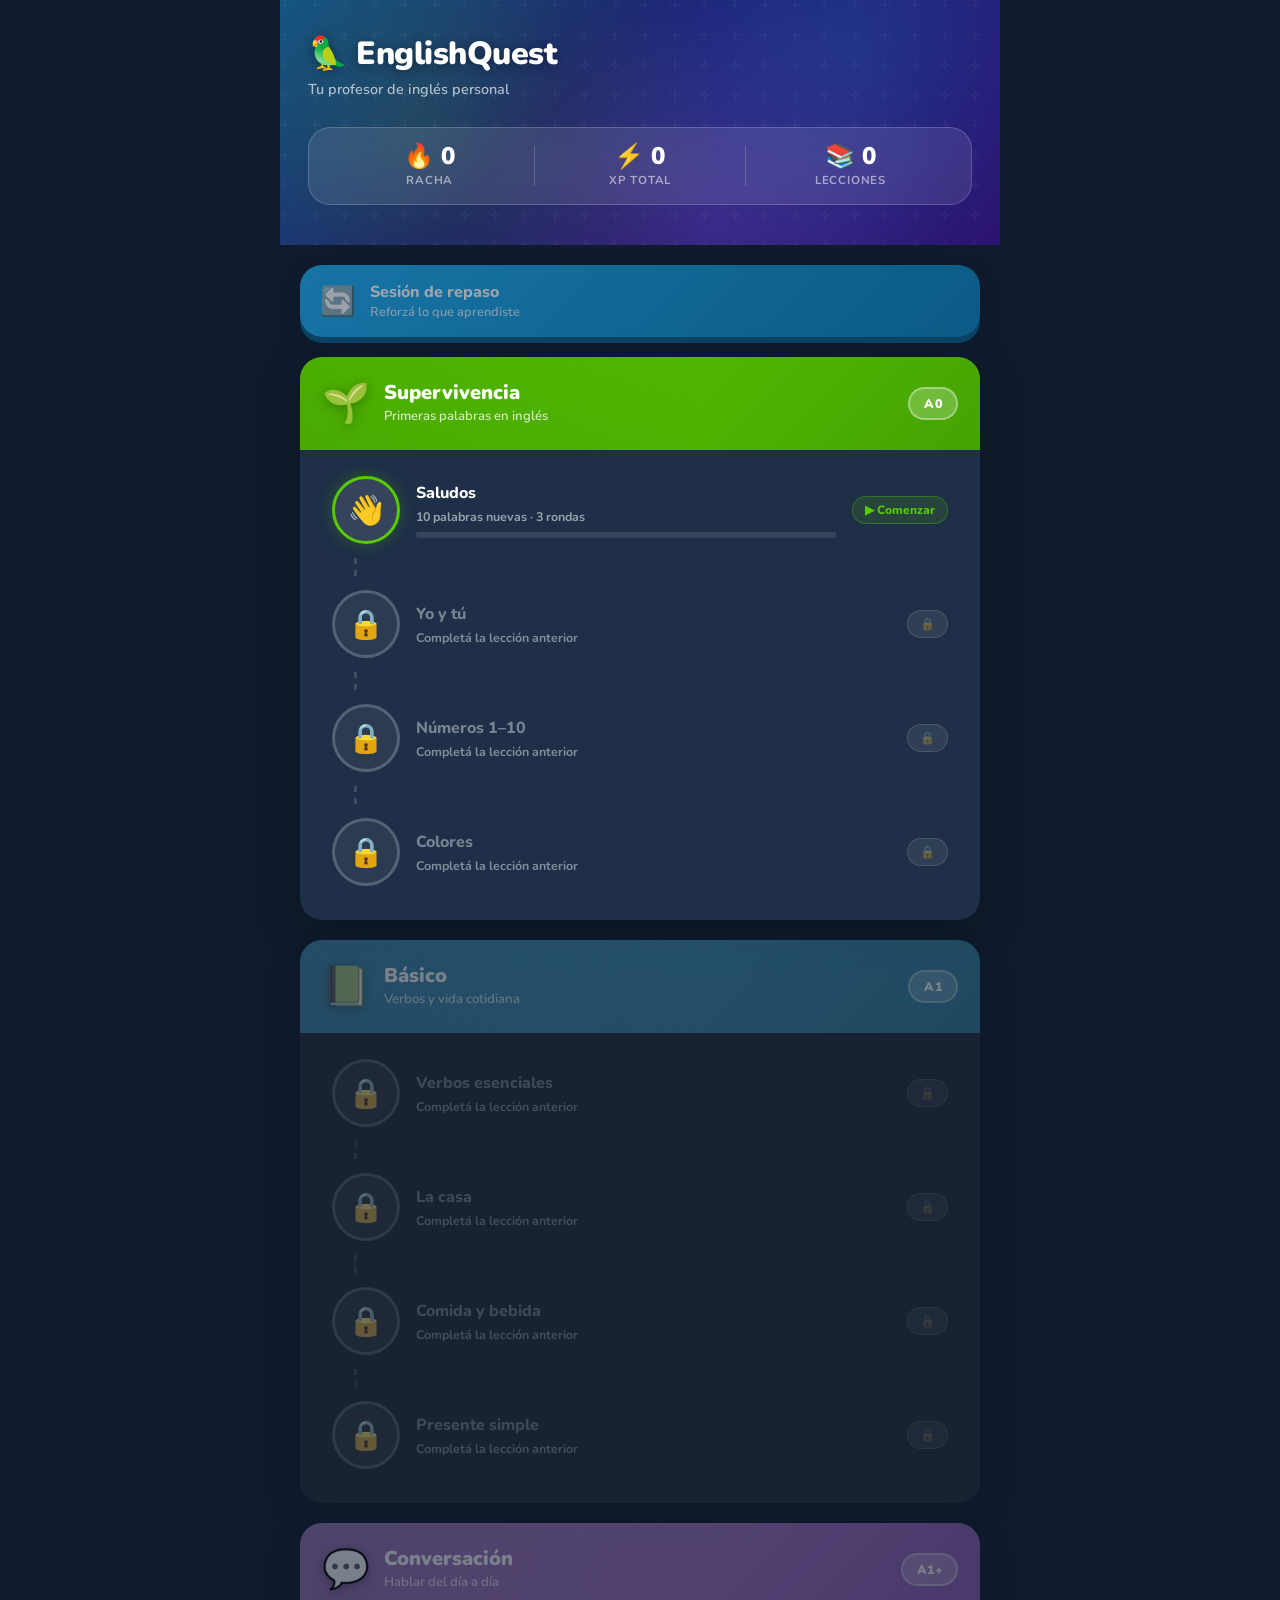
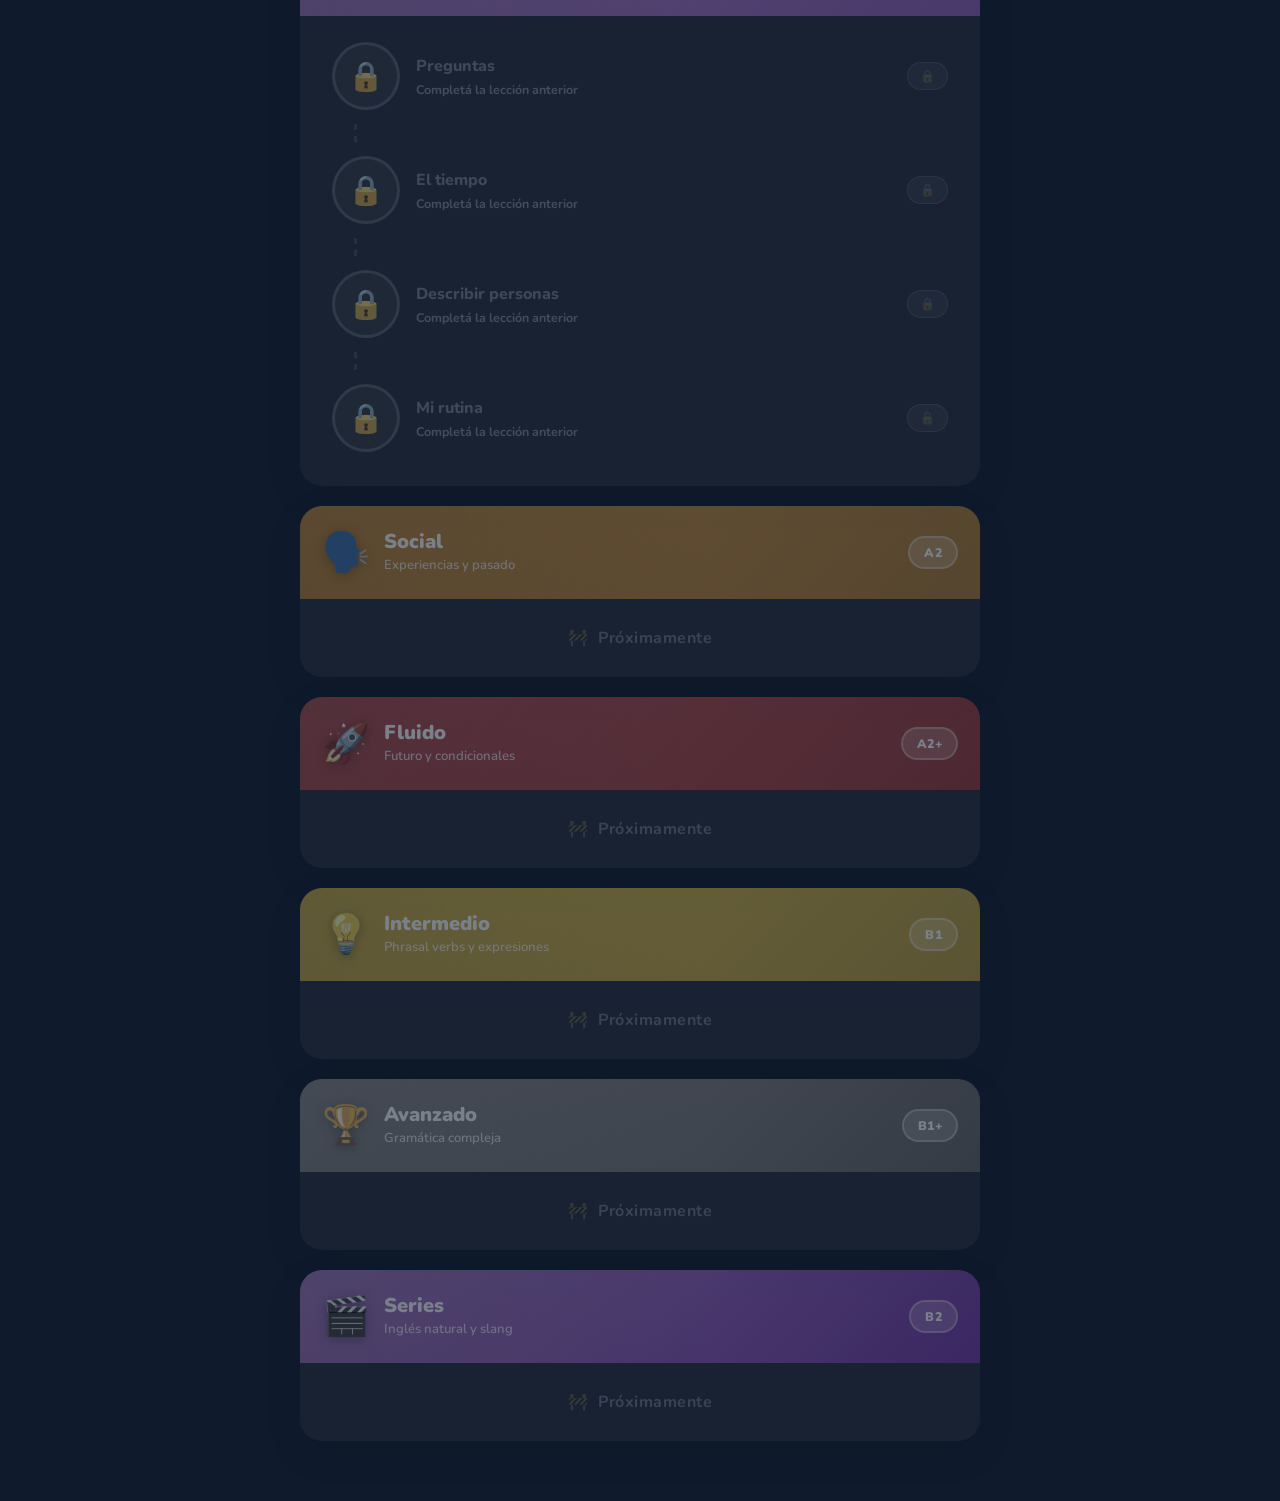
==== ingles-game/index.html @ 1c72fbc7 "Add EnglishQuest – browser-based English learning game Complete Duolingo-style game built in vanilla" ====
<!DOCTYPE html>
<html lang="es">
<head>
  <meta charset="UTF-8" />
  <meta name="viewport" content="width=device-width, initial-scale=1.0" />
  <title>EnglishQuest</title>
  <link rel="preconnect" href="https://fonts.googleapis.com" />
  <link href="https://fonts.googleapis.com/css2?family=Nunito:wght@400;600;700;800;900&display=swap" rel="stylesheet" />
  <link rel="stylesheet" href="style.css" />
</head>
<body>

<!-- ══════════════════════════════════════════
     PANTALLA  MAP
══════════════════════════════════════════ -->
<div id="screen-map" class="screen active">

  <!-- Hero header -->
  <header class="map-hero">
    <div class="hero-bg"></div>
    <div class="hero-content">
      <div class="hero-logo">🦜 EnglishQuest</div>
      <div class="hero-tagline">Tu profesor de inglés personal</div>
      <div class="hero-stats">
        <div class="hstat">
          <div class="hstat-val">🔥 <span id="map-streak">0</span></div>
          <div class="hstat-lbl">Racha</div>
        </div>
        <div class="hstat-divider"></div>
        <div class="hstat">
          <div class="hstat-val">⚡ <span id="map-xp">0</span></div>
          <div class="hstat-lbl">XP Total</div>
        </div>
        <div class="hstat-divider"></div>
        <div class="hstat">
          <div class="hstat-val">📚 <span id="map-done">0</span></div>
          <div class="hstat-lbl">Lecciones</div>
        </div>
      </div>
    </div>
  </header>

  <!-- Botón repaso -->
  <div class="map-actions">
    <button class="btn-review-big" id="btn-review">
      <span class="review-icon">🔄</span>
      <div class="review-text">
        <strong>Sesión de repaso</strong>
        <small>Reforzá lo que aprendiste</small>
      </div>
      <span class="review-badge" id="review-badge" style="display:none">0</span>
    </button>
  </div>

  <div id="map-body" class="map-body"></div>
</div>

<!-- ══════════════════════════════════════════
     PANTALLA  LECCIÓN
══════════════════════════════════════════ -->
<div id="screen-lesson" class="screen">
  <div class="lesson-topbar">
    <button class="btn-close-x" id="btn-close-lesson" title="Salir">✕</button>
    <div class="prog-wrap">
      <div class="round-indicator" id="round-indicator"></div>
      <div class="progress-track">
        <div class="progress-fill" id="progress-fill"></div>
      </div>
    </div>
    <div class="error-pill" id="error-count">✨</div>
  </div>

  <div class="ex-scroll">
    <div id="ex-area" class="ex-area"></div>
  </div>

  <div id="feedback" class="feedback-bar" style="display:none"></div>

  <div class="lesson-footer">
    <button class="btn-check-main" id="btn-check" disabled>Verificar</button>
  </div>
</div>

<!-- ══════════════════════════════════════════
     PANTALLA  RESULTADO
══════════════════════════════════════════ -->
<div id="screen-result" class="screen result-bg">
  <div class="confetti-layer" id="confetti"></div>
  <div class="result-card pop">
    <div class="result-icon" id="res-icon">🎉</div>
    <h2 id="res-title">¡Lección completada!</h2>
    <p id="res-msg" class="res-msg"></p>
    <div class="result-stats-row">
      <div class="rstat green">
        <div class="rstat-val" id="res-xp">+0</div>
        <div class="rstat-lbl">⚡ XP ganados</div>
      </div>
      <div class="rstat blue">
        <div class="rstat-val" id="res-accuracy">0%</div>
        <div class="rstat-lbl">🎯 Precisión</div>
      </div>
      <div class="rstat red">
        <div class="rstat-val" id="res-lives">✨</div>
        <div class="rstat-lbl">Errores cometidos</div>
      </div>
    </div>
    <div class="result-btns">
      <button class="btn-check-main" id="btn-result-home">🗺️ Volver al mapa</button>
      <button class="btn-outline-lg" id="btn-result-again">🔁 Repetir lección</button>
    </div>
  </div>
</div>

<!-- ══════════════════════════════════════════
     PANTALLA  GAME OVER
══════════════════════════════════════════ -->
<div id="screen-gameover" class="screen result-bg gameover-bg">
  <div class="result-card pop">
    <div class="result-icon">💔</div>
    <h2>¡Sin vidas!</h2>
    <p class="res-msg">No te rindas — la repetición es la clave para aprender en serio.</p>
    <div class="result-btns">
      <button class="btn-check-main" id="btn-gameover-retry">🔄 Intentar de nuevo</button>
      <button class="btn-outline-lg" id="btn-gameover-home">🗺️ Ir al mapa</button>
    </div>
  </div>
</div>

<script src="curriculum.js"></script>
<script src="srs.js"></script>
<script src="exercises.js"></script>
<script src="game.js"></script>
</body>
</html>
---- ingles-game/style.css ----
/* ═══════════════════════════════════════════════
   VARIABLES & RESET
═══════════════════════════════════════════════ */
*, *::before, *::after { box-sizing: border-box; margin: 0; padding: 0; }

:root {
  --green:       #58cc02;
  --green-dk:    #3d9900;
  --green-lt:    #e0ffc0;
  --blue:        #1cb0f6;
  --blue-dk:     #0a85c0;
  --blue-lt:     #d0f0ff;
  --red:         #ff4b4b;
  --red-dk:      #cc2222;
  --red-lt:      #ffe0e0;
  --yellow:      #ffc800;
  --yellow-dk:   #d4a000;
  --yellow-lt:   #fff8d0;
  --purple:      #ce82ff;
  --purple-dk:   #9b44d4;
  --purple-lt:   #f5e0ff;
  --orange:      #ff9600;
  --orange-lt:   #fff0d0;

  --bg:          #0f1b2d;
  --bg2:         #162236;
  --card:        #ffffff;
  --card-dark:   #1e2f47;
  --text:        #1a1a2e;
  --text-light:  #ffffff;
  --muted:       #7a8fa6;
  --border:      #dde3ec;
  --border-dk:   #2a3f5a;

  --r-lg: 22px;
  --r-md: 14px;
  --r-sm: 10px;

  --sh-sm:  0 2px 8px  rgba(0,0,0,.10);
  --sh-md:  0 6px 20px rgba(0,0,0,.14);
  --sh-lg:  0 12px 40px rgba(0,0,0,.22);
  --sh-xl:  0 20px 60px rgba(0,0,0,.30);
}

html { scroll-behavior: smooth; }
body {
  font-family: 'Nunito', 'Segoe UI', sans-serif;
  background: var(--bg);
  color: var(--text);
  min-height: 100vh;
  -webkit-font-smoothing: antialiased;
}
button { font-family: inherit; cursor: pointer; }
img    { display: block; }

/* ═══════════════════════════════════════════════
   SCREENS
═══════════════════════════════════════════════ */
.screen               { display: none; flex-direction: column; min-height: 100vh; }
.screen.active        { display: flex; }

/* ═══════════════════════════════════════════════
   MAP  ─  HERO HEADER
═══════════════════════════════════════════════ */
#screen-map {
  max-width: 720px;
  margin: 0 auto;
  width: 100%;
  background: var(--bg);
  min-height: 100vh;
}

.map-hero {
  position: relative;
  background: linear-gradient(135deg, #0f4c8a 0%, #1a1a6e 40%, #2d0b6b 100%);
  padding: 32px 28px 40px;
  overflow: hidden;
}
.hero-bg {
  position: absolute; inset: 0;
  background:
    radial-gradient(circle at 20% 50%, rgba(88,204,2,.18) 0%, transparent 50%),
    radial-gradient(circle at 80% 20%, rgba(28,176,246,.20) 0%, transparent 50%),
    radial-gradient(circle at 60% 90%, rgba(206,130,255,.15) 0%, transparent 50%);
  pointer-events: none;
}
.hero-bg::after {
  content: '';
  position: absolute; inset: 0;
  background-image: url("data:image/svg+xml,%3Csvg width='60' height='60' viewBox='0 0 60 60' xmlns='http://www.w3.org/2000/svg'%3E%3Cg fill='none' fill-rule='evenodd'%3E%3Cg fill='%23ffffff' fill-opacity='0.03'%3E%3Cpath d='M36 34v-4h-2v4h-4v2h4v4h2v-4h4v-2h-4zm0-30V0h-2v4h-4v2h4v4h2V6h4V4h-4zM6 34v-4H4v4H0v2h4v4h2v-4h4v-2H6zM6 4V0H4v4H0v2h4v4h2V6h4V4H6z'/%3E%3C/g%3E%3C/g%3E%3C/svg%3E");
}

.hero-content { position: relative; z-index: 1; }

.hero-logo {
  font-size: 2rem;
  font-weight: 900;
  color: #fff;
  margin-bottom: 4px;
  letter-spacing: -0.5px;
  text-shadow: 0 2px 12px rgba(0,0,0,.4);
}
.hero-tagline {
  font-size: .9rem;
  color: rgba(255,255,255,.65);
  font-weight: 600;
  margin-bottom: 28px;
}

.hero-stats {
  display: flex;
  align-items: center;
  gap: 0;
  background: rgba(255,255,255,.10);
  border: 1px solid rgba(255,255,255,.18);
  border-radius: var(--r-lg);
  padding: 16px 20px;
  backdrop-filter: blur(10px);
}
.hstat { flex: 1; text-align: center; }
.hstat-val {
  font-size: 1.5rem;
  font-weight: 900;
  color: #fff;
  line-height: 1;
  margin-bottom: 4px;
}
.hstat-lbl {
  font-size: .72rem;
  font-weight: 700;
  color: rgba(255,255,255,.55);
  text-transform: uppercase;
  letter-spacing: .8px;
}
.hstat-divider {
  width: 1px;
  height: 40px;
  background: rgba(255,255,255,.2);
  margin: 0 4px;
}

/* ═══════════════════════════════════════════════
   MAP  ─  REVIEW BUTTON
═══════════════════════════════════════════════ */
.map-actions {
  padding: 20px 20px 0;
}

.btn-review-big {
  width: 100%;
  display: flex;
  align-items: center;
  gap: 14px;
  padding: 16px 20px;
  background: linear-gradient(135deg, #1cb0f6, #0a85c0);
  border: none;
  border-radius: var(--r-lg);
  color: #fff;
  box-shadow: 0 6px 0 #065d87, var(--sh-md);
  transition: transform .12s, box-shadow .12s;
  text-align: left;
}
.btn-review-big:hover  { transform: translateY(-2px); box-shadow: 0 8px 0 #065d87, var(--sh-lg); }
.btn-review-big:active { transform: translateY(3px);  box-shadow: 0 3px 0 #065d87; }

.review-icon { font-size: 1.8rem; }
.review-text { flex: 1; }
.review-text strong { display: block; font-size: 1rem; font-weight: 800; }
.review-text small   { font-size: .8rem; opacity: .8; font-weight: 600; }

.review-badge {
  background: var(--red);
  color: #fff;
  border-radius: 50%;
  width: 30px; height: 30px;
  display: flex; align-items: center; justify-content: center;
  font-size: .85rem; font-weight: 900;
  box-shadow: 0 2px 8px rgba(255,75,75,.5);
  animation: pulse-red 2s ease infinite;
}
@keyframes pulse-red {
  0%,100% { box-shadow: 0 0 0 0 rgba(255,75,75,.5); }
  50%     { box-shadow: 0 0 0 8px rgba(255,75,75,0); }
}

/* ═══════════════════════════════════════════════
   MAP  ─  BODY / LEVEL SECTIONS
═══════════════════════════════════════════════ */
.map-body {
  padding: 20px 20px 60px;
  display: flex;
  flex-direction: column;
  gap: 20px;
}

.level-section {
  border-radius: var(--r-lg);
  overflow: hidden;
  box-shadow: var(--sh-lg);
}
.locked-level { opacity: .45; pointer-events: none; filter: grayscale(.4); }

.level-header {
  display: flex;
  align-items: center;
  gap: 14px;
  padding: 20px 22px;
  position: relative;
  overflow: hidden;
}
.level-header::after {
  content: '';
  position: absolute; inset: 0;
  background: linear-gradient(90deg, rgba(0,0,0,.15) 0%, transparent 60%);
  pointer-events: none;
}
.level-icon-big {
  font-size: 2.4rem;
  filter: drop-shadow(0 2px 6px rgba(0,0,0,.3));
  position: relative; z-index: 1;
}
.level-text    { flex: 1; position: relative; z-index: 1; }
.level-title   { font-size: 1.25rem; font-weight: 900; color: #fff; line-height: 1.1; }
.level-sub     { font-size: .82rem; color: rgba(255,255,255,.75); font-weight: 600; margin-top: 3px; }
.level-cefr-badge {
  position: relative; z-index: 1;
  background: rgba(255,255,255,.22);
  border: 2px solid rgba(255,255,255,.35);
  color: #fff;
  font-size: .78rem;
  font-weight: 900;
  padding: 6px 14px;
  border-radius: 30px;
  letter-spacing: .5px;
}

.coming-soon {
  background: var(--card-dark);
  padding: 28px;
  text-align: center;
  color: rgba(255,255,255,.35);
  font-weight: 700;
  font-size: 1rem;
  display: flex;
  align-items: center;
  justify-content: center;
  gap: 10px;
  letter-spacing: .5px;
}

/* ═══════════════════════════════════════════════
   MAP  ─  LESSON PATH & NODES
═══════════════════════════════════════════════ */
.lesson-path {
  background: var(--card-dark);
  padding: 12px 20px 20px;
  display: flex;
  flex-direction: column;
}

.path-line {
  width: 3px;
  height: 18px;
  border-left: 3px dashed rgba(255,255,255,.15);
  margin-left: 34px;
}
.path-line.done-line { border-color: rgba(255,255,255,.4); }

.lesson-node {
  display: flex;
  align-items: center;
  gap: 16px;
  padding: 14px 12px;
  border-radius: var(--r-md);
  transition: background .15s, transform .12s;
  cursor: default;
}
.lesson-node.node-available {
  cursor: pointer;
}
.lesson-node.node-available:hover {
  background: rgba(255,255,255,.07);
  transform: translateX(4px);
}

.node-circle {
  width: 68px; height: 68px;
  border-radius: 50%;
  border: 3.5px solid rgba(255,255,255,.2);
  background: rgba(255,255,255,.06);
  display: flex; align-items: center; justify-content: center;
  font-size: 1.8rem;
  flex-shrink: 0;
  transition: border-color .2s, transform .15s;
  position: relative;
}
.node-available .node-circle {
  background: rgba(255,255,255,.1);
  box-shadow: 0 4px 14px rgba(0,0,0,.3);
}
.node-available:hover .node-circle { transform: scale(1.08); }
.node-done .node-circle {
  background: rgba(255,255,255,.12);
}

/* Ring progress around circle */
.node-ring {
  position: absolute; inset: -3.5px;
  border-radius: 50%;
}

.node-info { flex: 1; min-width: 0; }
.node-title {
  font-size: 1rem;
  font-weight: 800;
  color: #fff;
  margin-bottom: 4px;
}
.node-locked .node-title  { color: rgba(255,255,255,.4); }

.node-meta {
  font-size: .78rem;
  font-weight: 700;
  color: rgba(255,255,255,.45);
}
.node-done .node-meta     { color: rgba(255,255,255,.6); }
.node-available .node-meta { color: rgba(255,255,255,.55); }

.node-bar-wrap {
  height: 6px;
  background: rgba(255,255,255,.1);
  border-radius: 3px;
  margin-top: 7px;
  overflow: hidden;
}
.node-bar { height: 100%; border-radius: 3px; transition: width .5s ease; }

.node-badge {
  font-size: .75rem;
  font-weight: 800;
  padding: 5px 12px;
  border-radius: 20px;
  flex-shrink: 0;
}
.badge-done    { background: rgba(88,204,2,.25);  color: #7fff00; border: 1.5px solid rgba(88,204,2,.4); }
.badge-lock    { background: rgba(255,255,255,.08); color: rgba(255,255,255,.3); border: 1.5px solid rgba(255,255,255,.12); }
.badge-start   { color: #fff; border: 1.5px solid rgba(255,255,255,.3); background: rgba(255,255,255,.1); }

/* ═══════════════════════════════════════════════
   LESSON SCREEN  ─  TOPBAR
═══════════════════════════════════════════════ */
#screen-lesson {
  background: var(--bg);
  max-width: 720px;
  margin: 0 auto;
  width: 100%;
}

.lesson-topbar {
  display: flex;
  align-items: center;
  gap: 14px;
  padding: 16px 20px;
  background: var(--bg2);
  border-bottom: 2px solid var(--border-dk);
  position: sticky;
  top: 0; z-index: 20;
}

.btn-close-x {
  width: 38px; height: 38px;
  background: rgba(255,255,255,.08);
  border: 2px solid rgba(255,255,255,.12);
  border-radius: 50%;
  font-size: 1rem;
  color: rgba(255,255,255,.6);
  display: flex; align-items: center; justify-content: center;
  transition: background .15s, color .15s;
  flex-shrink: 0;
}
.btn-close-x:hover { background: rgba(255,75,75,.2); color: var(--red); border-color: var(--red); }

.prog-wrap { flex: 1; }
.progress-track {
  height: 16px;
  background: rgba(255,255,255,.1);
  border-radius: 8px;
  overflow: hidden;
  position: relative;
}
.progress-fill {
  height: 100%;
  background: linear-gradient(90deg, var(--green), #7fff00);
  border-radius: 8px;
  width: 0%;
  transition: width .5s cubic-bezier(.4,0,.2,1);
  position: relative;
}
.progress-fill::after {
  content: '';
  position: absolute;
  top: 2px; left: 4px; right: 4px;
  height: 5px;
  background: rgba(255,255,255,.35);
  border-radius: 3px;
}

.round-indicator {
  font-size: .72rem;
  font-weight: 800;
  color: rgba(255,255,255,.55);
  letter-spacing: .6px;
  margin-bottom: 4px;
}

.error-pill {
  flex-shrink: 0;
  padding: 6px 14px;
  border-radius: 20px;
  font-size: .9rem;
  font-weight: 800;
  border: 2px solid transparent;
  transition: background .2s, color .2s;
}
.error-pill.perfect {
  background: rgba(88,204,2,.15);
  border-color: rgba(88,204,2,.3);
  color: #7fff00;
}
.error-pill.has-errors {
  background: rgba(255,75,75,.15);
  border-color: rgba(255,75,75,.3);
  color: #ff8080;
}

/* ═══════════════════════════════════════════════
   LESSON SCREEN  ─  EXERCISE AREA
═══════════════════════════════════════════════ */
.ex-scroll {
  flex: 1;
  overflow-y: auto;
  padding: 32px 24px 20px;
}
.ex-area {
  max-width: 580px;
  margin: 0 auto;
}

/* ── Labels & questions ── */
.ex-label {
  display: inline-flex;
  align-items: center;
  gap: 6px;
  background: rgba(255,255,255,.08);
  border: 1px solid rgba(255,255,255,.12);
  border-radius: 30px;
  padding: 5px 14px;
  font-size: .72rem;
  font-weight: 800;
  color: rgba(255,255,255,.65);
  letter-spacing: 1px;
  text-transform: uppercase;
  margin-bottom: 18px;
}

.ex-question {
  font-size: 2rem;
  font-weight: 900;
  color: #fff;
  margin-bottom: 8px;
  line-height: 1.25;
  text-shadow: 0 2px 10px rgba(0,0,0,.3);
}

.ex-hint-es {
  font-size: .92rem;
  color: rgba(255,255,255,.45);
  font-weight: 600;
  margin-bottom: 24px;
  font-style: italic;
}

/* ═══════════════════════════════════════════════
   INTRO CARD
═══════════════════════════════════════════════ */
.intro-card {
  background: linear-gradient(135deg, #1e2f47, #162236);
  border: 2px solid rgba(255,255,255,.1);
  border-radius: var(--r-lg);
  padding: 36px 28px;
  text-align: center;
  box-shadow: var(--sh-xl);
}
.intro-badge {
  display: inline-block;
  background: linear-gradient(135deg, var(--yellow), var(--orange));
  color: #5a3000;
  font-size: .7rem;
  font-weight: 900;
  letter-spacing: 1.2px;
  padding: 5px 16px;
  border-radius: 30px;
  margin-bottom: 24px;
  box-shadow: 0 3px 10px rgba(255,200,0,.4);
  text-transform: uppercase;
}
.intro-en {
  font-size: 3rem;
  font-weight: 900;
  color: #fff;
  margin-bottom: 10px;
  text-shadow: 0 2px 20px rgba(88,204,2,.3);
}
.intro-es {
  font-size: 1.3rem;
  font-weight: 700;
  color: rgba(255,255,255,.55);
  margin-bottom: 24px;
}
.intro-example {
  background: rgba(255,255,255,.06);
  border: 1px solid rgba(255,255,255,.1);
  border-radius: var(--r-md);
  padding: 16px 20px;
  margin-bottom: 22px;
  text-align: left;
  display: flex;
  flex-direction: column;
  gap: 5px;
}
.intro-ex-en { font-weight: 700; font-size: .95rem; color: rgba(255,255,255,.85); }
.intro-ex-es { font-size: .85rem; color: rgba(255,255,255,.4); font-style: italic; }

/* ═══════════════════════════════════════════════
   BUTTONS  ─  LISTEN
═══════════════════════════════════════════════ */
.btn-listen-big {
  display: inline-flex;
  align-items: center;
  gap: 10px;
  background: linear-gradient(135deg, var(--blue), var(--blue-dk));
  border: none;
  border-radius: 50px;
  padding: 12px 26px;
  font-size: .95rem;
  font-weight: 800;
  color: #fff;
  box-shadow: 0 4px 0 #065d87, 0 6px 16px rgba(28,176,246,.35);
  transition: transform .12s, box-shadow .12s;
  margin-bottom: 6px;
}
.btn-listen-big:hover  { transform: translateY(-2px); box-shadow: 0 6px 0 #065d87, 0 10px 20px rgba(28,176,246,.4); }
.btn-listen-big:active { transform: translateY(2px);  box-shadow: 0 2px 0 #065d87; }

.btn-listen-sm {
  background: rgba(28,176,246,.15);
  border: 2px solid rgba(28,176,246,.4);
  border-radius: 50%;
  width: 40px; height: 40px;
  font-size: 1.1rem;
  color: var(--blue);
  display: inline-flex; align-items: center; justify-content: center;
  margin-bottom: 18px;
  transition: background .15s, transform .12s;
}
.btn-listen-sm:hover { background: rgba(28,176,246,.25); transform: scale(1.1); }

/* ═══════════════════════════════════════════════
   MULTIPLE CHOICE  ─  CHOICES
═══════════════════════════════════════════════ */
.choices {
  display: flex;
  flex-direction: column;
  gap: 12px;
  margin-top: 6px;
}

.choice-btn {
  background: linear-gradient(135deg, #1e2f47, #253650);
  border: 2.5px solid rgba(255,255,255,.12);
  border-radius: var(--r-lg);
  padding: 18px 22px;
  text-align: left;
  font-size: 1.05rem;
  font-weight: 700;
  color: rgba(255,255,255,.9);
  transition: border-color .15s, background .15s, transform .12s, box-shadow .12s;
  box-shadow: 0 4px 12px rgba(0,0,0,.2);
  position: relative;
  overflow: hidden;
}
.choice-btn::before {
  content: '';
  position: absolute;
  left: 0; top: 0; bottom: 0;
  width: 5px;
  background: transparent;
  transition: background .15s;
  border-radius: 4px 0 0 4px;
}
.choice-btn:hover:not(:disabled) {
  border-color: var(--blue);
  background: linear-gradient(135deg, #1a3050, #1e3d60);
  transform: translateX(4px);
  box-shadow: 0 6px 20px rgba(28,176,246,.2);
}
.choice-btn:hover:not(:disabled)::before { background: var(--blue); }

.choice-btn.selected {
  border-color: var(--blue);
  background: linear-gradient(135deg, #0d2a45, #1a3d5c);
  transform: translateX(4px);
  box-shadow: 0 6px 20px rgba(28,176,246,.25);
}
.choice-btn.selected::before { background: var(--blue); }

.choice-btn.correct {
  border-color: var(--green);
  background: linear-gradient(135deg, #0a2a00, #1a4a00);
  color: #7fff00;
  box-shadow: 0 6px 20px rgba(88,204,2,.3);
}
.choice-btn.correct::before { background: var(--green); }

.choice-btn.wrong {
  border-color: var(--red);
  background: linear-gradient(135deg, #2a0000, #4a0a0a);
  color: #ff8080;
  box-shadow: 0 6px 20px rgba(255,75,75,.3);
  animation: shake .35s ease;
}
.choice-btn.wrong::before { background: var(--red); }
.choice-btn:disabled { cursor: default; }

/* ═══════════════════════════════════════════════
   LISTEN BIG
═══════════════════════════════════════════════ */
.listen-big-btn {
  background: linear-gradient(135deg, #162236, #1e2f47);
  border: 3px solid rgba(28,176,246,.4);
  border-radius: var(--r-lg);
  padding: 36px 24px;
  display: flex;
  flex-direction: column;
  align-items: center;
  gap: 10px;
  cursor: pointer;
  font-size: 3.5rem;
  margin-bottom: 24px;
  transition: border-color .15s, transform .12s, box-shadow .15s;
  box-shadow: var(--sh-lg);
}
.listen-big-btn:hover {
  border-color: var(--blue);
  transform: scale(1.02);
  box-shadow: 0 0 0 4px rgba(28,176,246,.2), var(--sh-lg);
}
.listen-big-btn.playing {
  border-color: var(--blue);
  animation: sonar 1.2s ease infinite;
}
.listen-hint { font-size: .88rem; font-weight: 800; color: rgba(255,255,255,.5); }
@keyframes sonar {
  0%,100% { box-shadow: 0 0 0 0 rgba(28,176,246,.35), var(--sh-lg); }
  50%     { box-shadow: 0 0 0 18px rgba(28,176,246,0), var(--sh-lg); }
}

/* ═══════════════════════════════════════════════
   WORD ORDER
═══════════════════════════════════════════════ */
.word-answer {
  min-height: 62px;
  border: 2.5px dashed rgba(255,255,255,.2);
  border-radius: var(--r-lg);
  padding: 12px 16px;
  display: flex;
  flex-wrap: wrap;
  gap: 8px;
  align-items: center;
  margin-bottom: 20px;
  background: rgba(255,255,255,.04);
  transition: border-color .2s, background .2s;
}
.word-answer:has(.word-chip) {
  border-color: rgba(28,176,246,.5);
  background: rgba(28,176,246,.06);
}
.wo-placeholder {
  color: rgba(255,255,255,.25);
  font-size: .9rem;
  font-weight: 600;
  pointer-events: none;
}

.word-bank {
  display: flex;
  flex-wrap: wrap;
  gap: 10px;
}

.word-chip {
  background: linear-gradient(135deg, #253650, #1e2f47);
  border: 2px solid rgba(255,255,255,.18);
  border-radius: var(--r-sm);
  padding: 10px 18px;
  font-size: .95rem;
  font-weight: 800;
  color: rgba(255,255,255,.9);
  cursor: pointer;
  user-select: none;
  transition: border-color .15s, background .15s, transform .12s, opacity .2s;
  box-shadow: 0 3px 10px rgba(0,0,0,.2);
}
.word-chip:hover:not(.used) {
  border-color: var(--blue);
  background: linear-gradient(135deg, #1a3050, #1e3d60);
  transform: translateY(-2px);
}
.word-chip.used        { opacity: .2; pointer-events: none; }
.word-chip.in-answer   { border-color: var(--blue); background: linear-gradient(135deg, #0d2a45, #1a3d5c); }
.word-chip.correct     { border-color: var(--green); background: linear-gradient(135deg, #0a2a00, #1a4a00); color: #7fff00; }
.word-chip.wrong       { border-color: var(--red);   background: linear-gradient(135deg, #2a0000, #4a0a0a); color: #ff8080; }

/* ═══════════════════════════════════════════════
   FILL BLANK
═══════════════════════════════════════════════ */
.fill-sentence {
  font-size: 1.35rem;
  font-weight: 800;
  color: #fff;
  line-height: 1.7;
  background: rgba(255,255,255,.05);
  border: 2px solid rgba(255,255,255,.1);
  border-radius: var(--r-md);
  padding: 20px 24px;
  margin-bottom: 22px;
}
.fill-chosen {
  color: var(--blue);
  text-decoration: underline;
  text-decoration-style: dotted;
  text-underline-offset: 3px;
}

/* ═══════════════════════════════════════════════
   TYPE ANSWER
═══════════════════════════════════════════════ */
.type-input {
  width: 100%;
  padding: 18px 22px;
  font-size: 1.2rem;
  font-weight: 800;
  background: rgba(255,255,255,.06);
  border: 2.5px solid rgba(255,255,255,.15);
  border-radius: var(--r-lg);
  outline: none;
  color: #fff;
  font-family: inherit;
  transition: border-color .15s, background .15s;
  margin-bottom: 8px;
}
.type-input::placeholder { color: rgba(255,255,255,.25); font-weight: 600; }
.type-input:focus         { border-color: var(--blue); background: rgba(28,176,246,.08); }
.type-input.input-correct { border-color: var(--green); background: rgba(88,204,2,.1); color: #7fff00; }
.type-input.input-wrong   { border-color: var(--red);   background: rgba(255,75,75,.08); }

.type-hint {
  font-size: .9rem;
  font-weight: 700;
  color: var(--red);
  display: none;
  margin-top: 6px;
}

/* ═══════════════════════════════════════════════
   MATCH PAIRS
═══════════════════════════════════════════════ */
.match-grid {
  display: grid;
  grid-template-columns: 1fr 1fr;
  gap: 12px;
  margin-top: 10px;
}
.match-col { display: flex; flex-direction: column; gap: 10px; }

.match-btn {
  background: linear-gradient(135deg, #1e2f47, #253650);
  border: 2.5px solid rgba(255,255,255,.12);
  border-radius: var(--r-md);
  padding: 16px 12px;
  font-size: .95rem;
  font-weight: 800;
  text-align: center;
  color: rgba(255,255,255,.85);
  transition: border-color .15s, background .15s, transform .12s;
  box-shadow: 0 3px 10px rgba(0,0,0,.2);
}
.match-btn:hover:not(.matched) {
  border-color: var(--blue);
  transform: scale(1.03);
  box-shadow: 0 6px 18px rgba(28,176,246,.2);
}
.match-btn.selected {
  border-color: var(--blue);
  background: linear-gradient(135deg, #0d2a45, #1a3d5c);
}
.match-btn.matched     { pointer-events: none; font-weight: 900; }
.match-btn.match-wrong { border-color: var(--red); animation: shake .35s ease; }

/* ═══════════════════════════════════════════════
   SPEAK
═══════════════════════════════════════════════ */
.speak-word {
  font-size: 2.5rem;
  font-weight: 900;
  text-align: center;
  color: #fff;
  margin: 14px 0 24px;
  text-shadow: 0 0 30px rgba(88,204,2,.3);
}
.speak-actions {
  display: flex;
  gap: 12px;
  margin-top: 18px;
}
.btn-speak {
  flex: 2;
  padding: 18px;
  background: linear-gradient(135deg, var(--blue), var(--blue-dk));
  color: #fff;
  border: none;
  border-radius: var(--r-lg);
  font-size: 1rem;
  font-weight: 800;
  box-shadow: 0 5px 0 #065d87, 0 8px 20px rgba(28,176,246,.3);
  transition: transform .12s, box-shadow .12s;
}
.btn-speak:hover  { transform: translateY(-2px); }
.btn-speak:active { transform: translateY(3px); box-shadow: 0 2px 0 #065d87; }

.btn-skip-speak {
  flex: 1;
  padding: 18px;
  background: rgba(255,255,255,.06);
  color: rgba(255,255,255,.5);
  border: 2px solid rgba(255,255,255,.12);
  border-radius: var(--r-lg);
  font-size: .85rem;
  font-weight: 700;
  transition: background .15s;
}
.btn-skip-speak:hover { background: rgba(255,255,255,.1); }

.speak-status {
  margin-top: 14px;
  font-size: .9rem;
  font-weight: 700;
  color: rgba(255,255,255,.45);
  text-align: center;
  min-height: 24px;
}

/* ═══════════════════════════════════════════════
   FEEDBACK BAR
═══════════════════════════════════════════════ */
.feedback-bar {
  padding: 18px 28px;
  font-weight: 800;
  font-size: 1.05rem;
  display: flex;
  align-items: center;
  gap: 10px;
  max-width: 720px;
  width: 100%;
  margin: 0 auto;
  border-top: 3px solid transparent;
}
.fb-correct {
  background: linear-gradient(135deg, #0a2a00, #0f3800);
  border-color: var(--green);
  color: #7fff00;
  box-shadow: 0 -4px 20px rgba(88,204,2,.2);
}
.fb-wrong {
  background: linear-gradient(135deg, #2a0000, #380000);
  border-color: var(--red);
  color: #ff8080;
  box-shadow: 0 -4px 20px rgba(255,75,75,.2);
}

/* ═══════════════════════════════════════════════
   MAIN BUTTONS  ─  VERIFICAR / CONTINUAR
═══════════════════════════════════════════════ */
.lesson-footer {
  padding: 20px 28px 32px;
  max-width: 720px;
  margin: 0 auto;
  width: 100%;
  background: linear-gradient(to top, var(--bg) 70%, transparent);
  display: flex;
  align-items: center;
  justify-content: center;
}

.btn-check-main {
  width: 100%;
  max-width: 480px;
  padding: 22px 40px;
  background: linear-gradient(160deg, #6edc04, #3d9900 80%);
  color: #fff;
  border: none;
  border-radius: 100px;          /* pill shape */
  font-size: 1.35rem;
  font-weight: 900;
  text-transform: uppercase;
  letter-spacing: 1.2px;
  box-shadow:
    0 8px 0 var(--green-dk),
    0 14px 36px rgba(88,204,2,.40),
    0 0 0 0 rgba(88,204,2,.3);
  transition: transform .12s, box-shadow .12s, background .15s;
  position: relative;
  overflow: hidden;
}
/* shine stripe */
.btn-check-main::before {
  content: '';
  position: absolute;
  top: 8px; left: 16px; right: 16px;
  height: 8px;
  background: rgba(255,255,255,.28);
  border-radius: 4px;
  pointer-events: none;
}
/* pulse glow when enabled */
.btn-check-main:not(:disabled) {
  animation: btn-glow 2.4s ease infinite;
}
@keyframes btn-glow {
  0%,100% { box-shadow: 0 8px 0 var(--green-dk), 0 14px 36px rgba(88,204,2,.40), 0 0 0 0 rgba(88,204,2,.3); }
  50%     { box-shadow: 0 8px 0 var(--green-dk), 0 20px 48px rgba(88,204,2,.55), 0 0 0 14px rgba(88,204,2,0); }
}
.btn-check-main:hover:not(:disabled) {
  background: linear-gradient(160deg, #7eff04, #4ab800 80%);
  transform: translateY(-3px) scale(1.015);
  box-shadow: 0 12px 0 var(--green-dk), 0 22px 52px rgba(88,204,2,.55);
}
.btn-check-main:active:not(:disabled) {
  transform: translateY(5px) scale(.98);
  box-shadow: 0 3px 0 var(--green-dk), 0 6px 18px rgba(88,204,2,.3);
}
.btn-check-main:disabled {
  background: linear-gradient(160deg, #2a3a2a, #1e2e1e);
  color: rgba(255,255,255,.22);
  box-shadow: 0 6px 0 #111e11, 0 0 0 0 transparent;
  cursor: default;
  animation: none;
}

.btn-outline-lg {
  width: 100%;
  max-width: 480px;
  padding: 18px 40px;
  background: rgba(255,255,255,.07);
  color: rgba(255,255,255,.75);
  border: 2.5px solid rgba(255,255,255,.22);
  border-radius: 100px;
  font-size: 1.1rem;
  font-weight: 800;
  text-transform: uppercase;
  letter-spacing: .8px;
  transition: background .15s, color .15s, border-color .15s, transform .12s;
}
.btn-outline-lg:hover {
  background: rgba(255,255,255,.14);
  color: #fff;
  border-color: rgba(255,255,255,.4);
  transform: translateY(-2px);
}

/* ═══════════════════════════════════════════════
   RESULT / GAMEOVER SCREENS
═══════════════════════════════════════════════ */
.result-bg {
  background: linear-gradient(135deg, #0f1b2d, #0a0f1a);
  align-items: center;
  justify-content: center;
  padding: 24px 20px;
}
.gameover-bg {
  background: linear-gradient(135deg, #1a0000, #0a0000);
}

.confetti-layer {
  position: absolute; inset: 0;
  pointer-events: none;
  overflow: hidden;
}

.result-card {
  background: linear-gradient(155deg, #1e2f47, #162236);
  border: 2px solid rgba(255,255,255,.1);
  border-radius: 28px;
  padding: 44px 36px;
  text-align: center;
  max-width: 460px;
  width: 100%;
  box-shadow: var(--sh-xl), 0 0 80px rgba(88,204,2,.08);
  position: relative;
  z-index: 1;
}

.result-icon { font-size: 5rem; margin-bottom: 14px; filter: drop-shadow(0 4px 12px rgba(0,0,0,.5)); }
.result-card h2 {
  font-size: 1.8rem;
  font-weight: 900;
  color: #fff;
  margin-bottom: 8px;
}
.res-msg {
  color: rgba(255,255,255,.5);
  font-size: .95rem;
  font-weight: 600;
  margin-bottom: 30px;
  line-height: 1.5;
}

.result-stats-row {
  display: flex;
  gap: 12px;
  margin-bottom: 30px;
}
.rstat {
  flex: 1;
  border-radius: var(--r-md);
  padding: 16px 10px;
  border: 2px solid transparent;
}
.rstat.green { background: rgba(88,204,2,.12);  border-color: rgba(88,204,2,.3); }
.rstat.blue  { background: rgba(28,176,246,.12); border-color: rgba(28,176,246,.3); }
.rstat.red   { background: rgba(255,75,75,.12);  border-color: rgba(255,75,75,.3); }

.rstat-val {
  font-size: 1.6rem;
  font-weight: 900;
  color: #fff;
  margin-bottom: 5px;
}
.rstat.green .rstat-val { color: #7fff00; }
.rstat.blue  .rstat-val { color: var(--blue); }
.rstat-lbl { font-size: .75rem; font-weight: 700; color: rgba(255,255,255,.45); }

.result-btns {
  display: flex;
  flex-direction: column;
  align-items: center;
  gap: 14px;
}

/* ═══════════════════════════════════════════════
   ANIMATIONS
═══════════════════════════════════════════════ */
@keyframes pop {
  0%   { transform: scale(.6); opacity: 0; }
  75%  { transform: scale(1.06); }
  100% { transform: scale(1); opacity: 1; }
}
.pop { animation: pop .25s cubic-bezier(.34,1.56,.64,1) forwards; }

@keyframes shake {
  0%,100% { transform: translateX(0); }
  20%     { transform: translateX(-8px); }
  60%     { transform: translateX(8px); }
}
.shake { animation: shake .35s ease; }

@keyframes fadeInUp {
  from { transform: translateY(16px); opacity: 0; }
  to   { transform: translateY(0);    opacity: 1; }
}
.fade-up { animation: fadeInUp .3s ease forwards; }

@keyframes pulse-green {
  0%,100% { box-shadow: 0 0 0 0 rgba(88,204,2,.4); }
  50%     { box-shadow: 0 0 0 12px rgba(88,204,2,0); }
}

/* ═══════════════════════════════════════════════
   SCROLLBAR
═══════════════════════════════════════════════ */
::-webkit-scrollbar       { width: 6px; }
::-webkit-scrollbar-track { background: transparent; }
::-webkit-scrollbar-thumb { background: rgba(255,255,255,.15); border-radius: 3px; }

/* ═══════════════════════════════════════════════
   SELECTION
═══════════════════════════════════════════════ */
::selection { background: rgba(88,204,2,.3); color: #fff; }
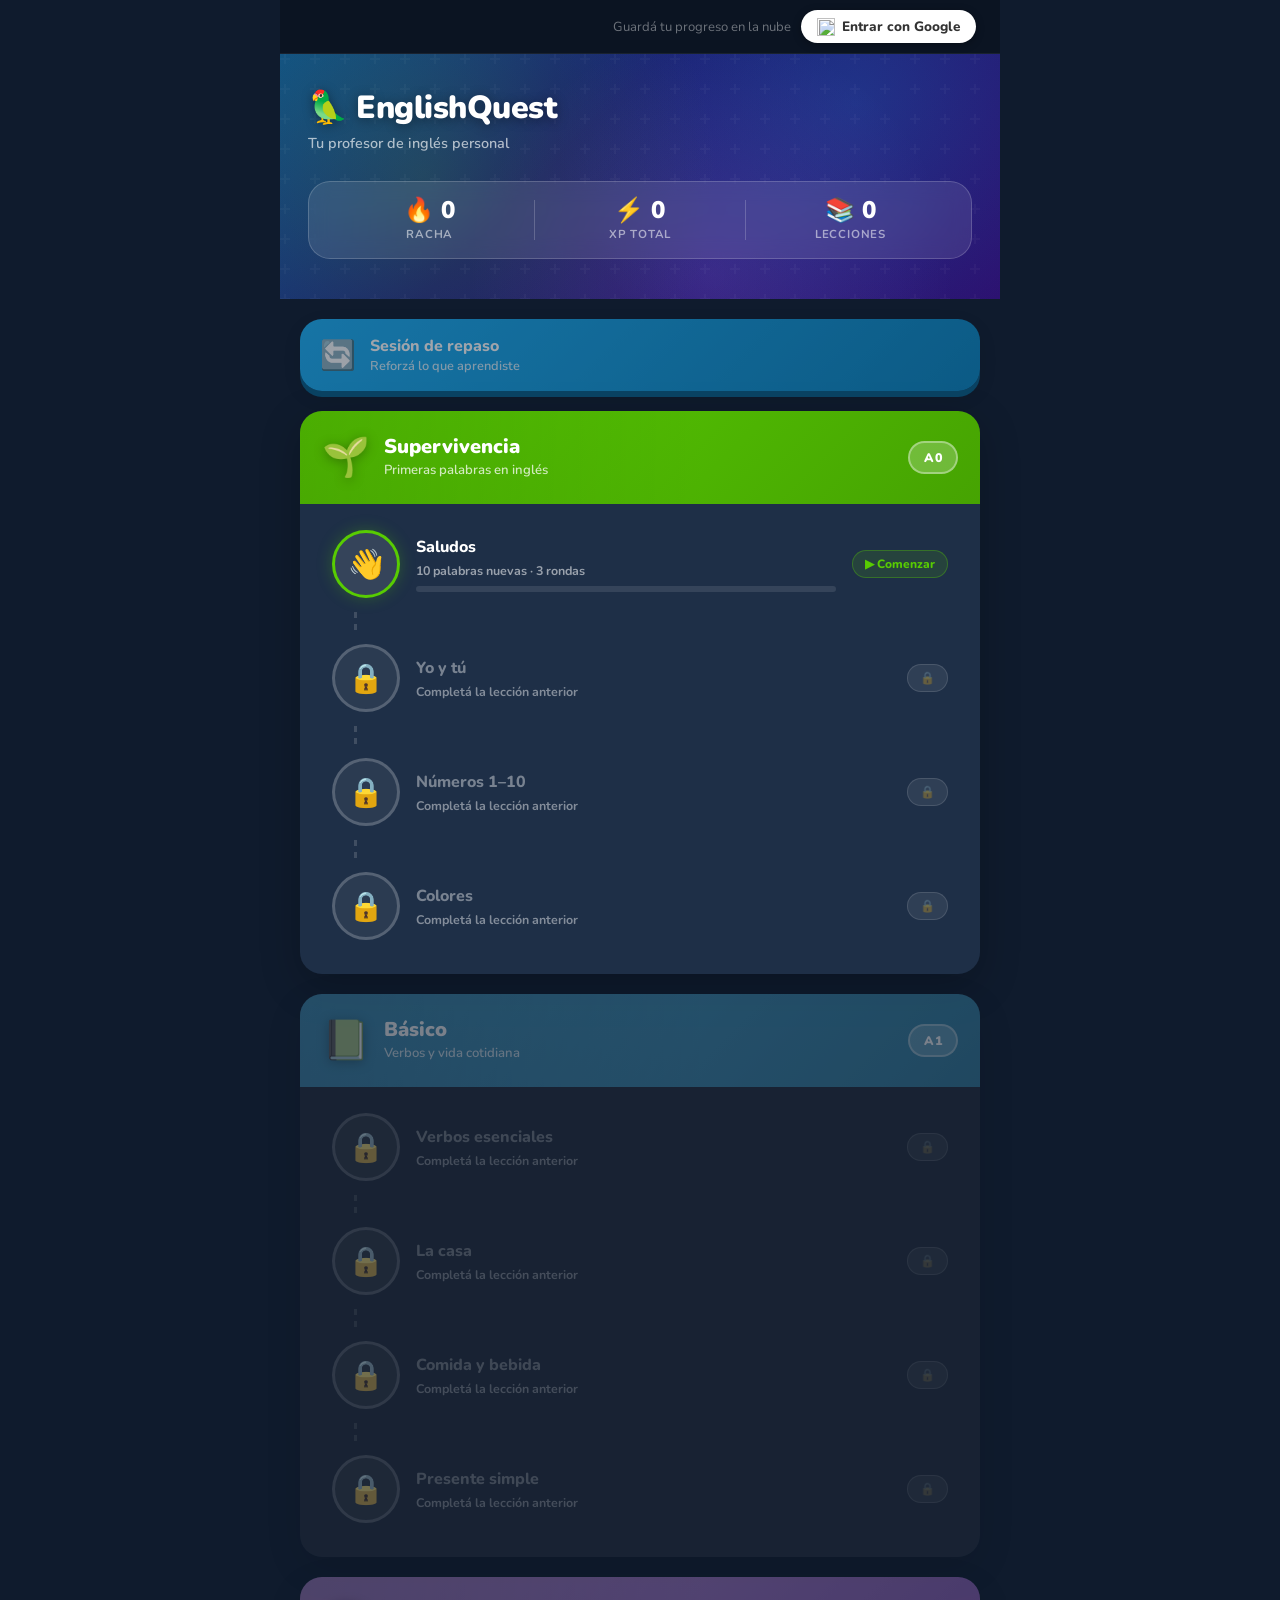
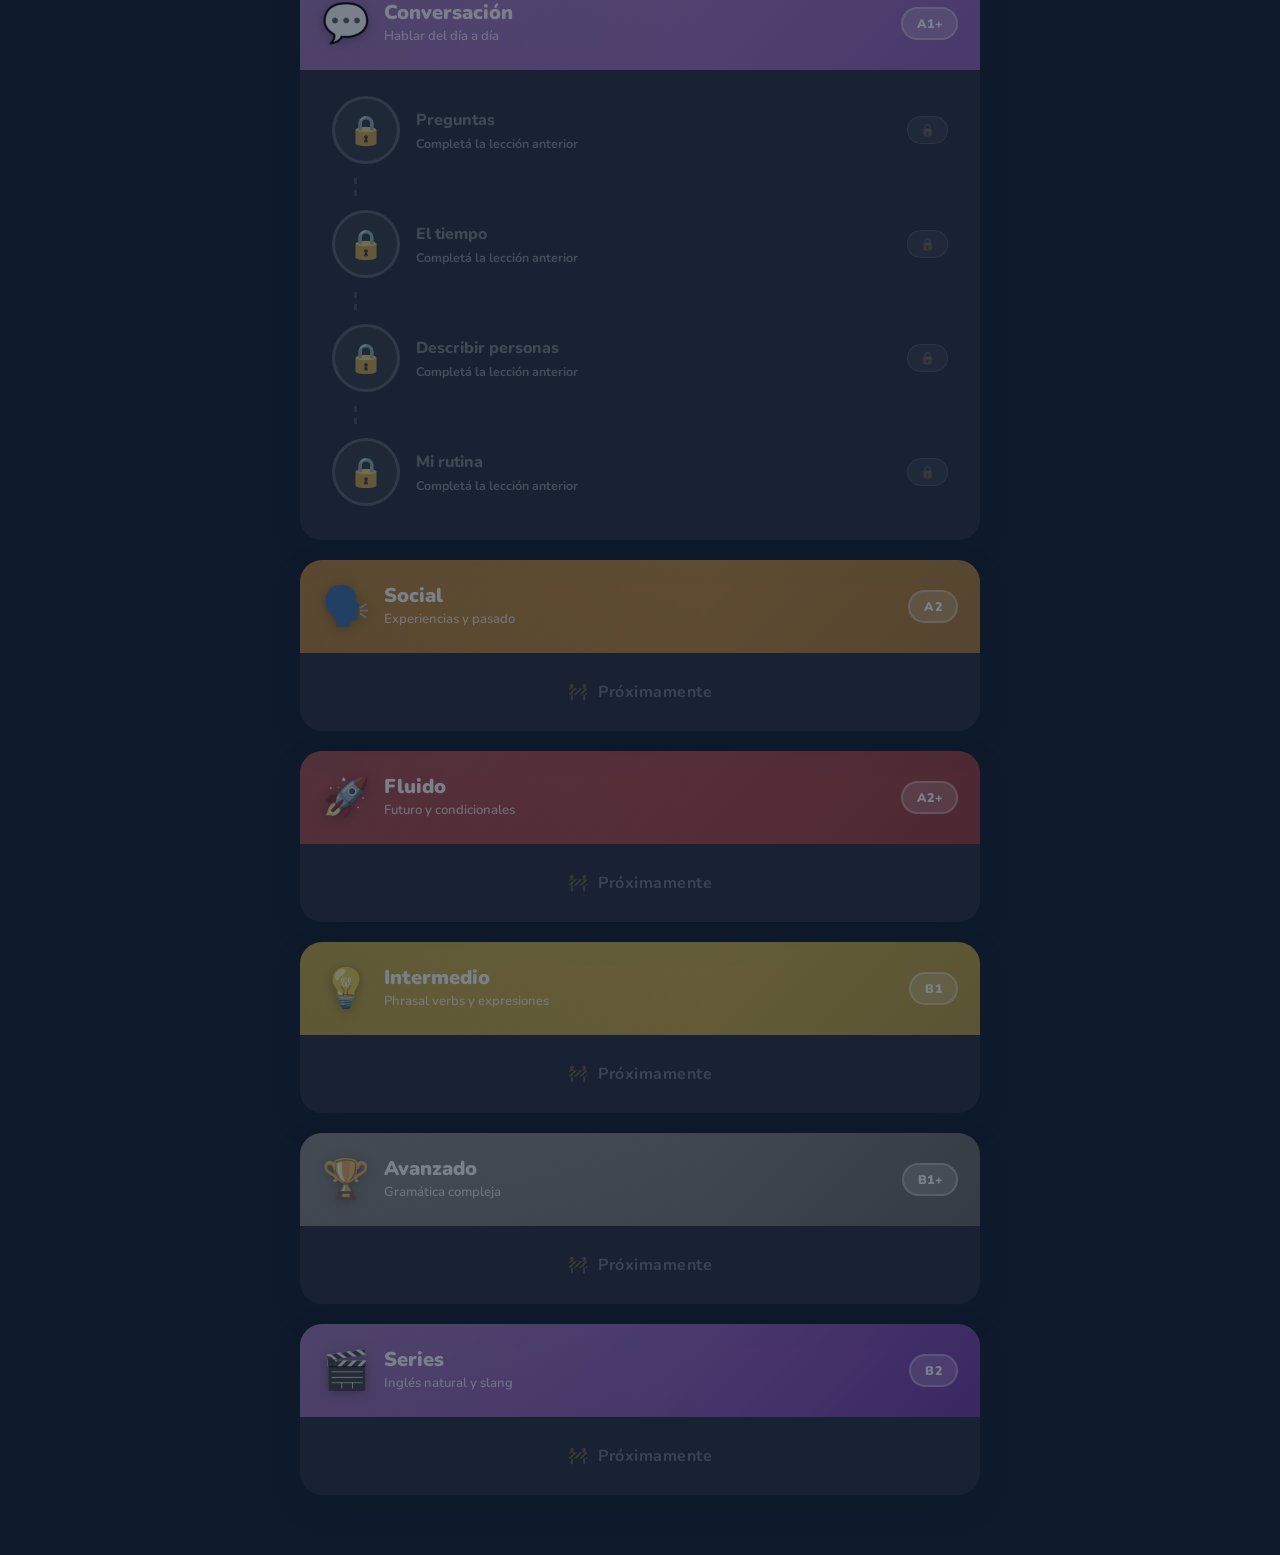
==== commit fd7ec78f: "Add Google login and Firestore cloud sync - New firebase.js: Google Auth + Firestore save/load - Aut" ====
--- a/ingles-game/index.html
+++ b/ingles-game/index.html
@@ -14,6 +14,9 @@
      PANTALLA  MAP
 ══════════════════════════════════════════ -->
 <div id="screen-map" class="screen active">
+
+  <!-- Auth bar -->
+  <div id="auth-bar" class="auth-bar"></div>
 
   <!-- Hero header -->
   <header class="map-hero">
@@ -126,9 +129,15 @@
   </div>
 </div>
 
+<!-- Firebase SDK (compat) -->
+<script src="https://www.gstatic.com/firebasejs/10.12.2/firebase-app-compat.js"></script>
+<script src="https://www.gstatic.com/firebasejs/10.12.2/firebase-auth-compat.js"></script>
+<script src="https://www.gstatic.com/firebasejs/10.12.2/firebase-firestore-compat.js"></script>
+
 <script src="curriculum.js"></script>
 <script src="srs.js"></script>
 <script src="exercises.js"></script>
+<script src="firebase.js"></script>
 <script src="game.js"></script>
 </body>
 </html>
--- a/ingles-game/style.css
+++ b/ingles-game/style.css
@@ -1086,6 +1086,70 @@
 }
 
 /* ═══════════════════════════════════════════════
+   AUTH BAR
+═══════════════════════════════════════════════ */
+.auth-bar {
+  display: flex;
+  align-items: center;
+  justify-content: flex-end;
+  gap: 10px;
+  padding: 10px 24px;
+  background: rgba(0,0,0,.25);
+  border-bottom: 1px solid rgba(255,255,255,.06);
+  min-height: 52px;
+}
+
+.auth-avatar {
+  width: 32px;
+  height: 32px;
+  border-radius: 50%;
+  border: 2px solid rgba(255,255,255,.3);
+  object-fit: cover;
+}
+
+.auth-name {
+  color: rgba(255,255,255,.85);
+  font-size: .9rem;
+  font-weight: 700;
+  max-width: 180px;
+  overflow: hidden;
+  text-overflow: ellipsis;
+  white-space: nowrap;
+}
+
+.auth-hint {
+  color: rgba(255,255,255,.4);
+  font-size: .82rem;
+}
+
+.auth-btn {
+  display: flex;
+  align-items: center;
+  gap: 7px;
+  padding: 7px 16px;
+  border-radius: 20px;
+  font-size: .85rem;
+  font-weight: 800;
+  cursor: pointer;
+  border: none;
+  transition: opacity .15s, transform .1s;
+}
+.auth-btn:hover  { opacity: .85; transform: translateY(-1px); }
+.auth-btn:active { transform: translateY(0); }
+
+.auth-btn-in {
+  background: #fff;
+  color: #333;
+  box-shadow: 0 2px 8px rgba(0,0,0,.3);
+}
+
+.auth-btn-out {
+  background: rgba(255,255,255,.12);
+  color: rgba(255,255,255,.7);
+  border: 1px solid rgba(255,255,255,.2);
+}
+
+/* ═══════════════════════════════════════════════
    SCROLLBAR
 ═══════════════════════════════════════════════ */
 ::-webkit-scrollbar       { width: 6px; }
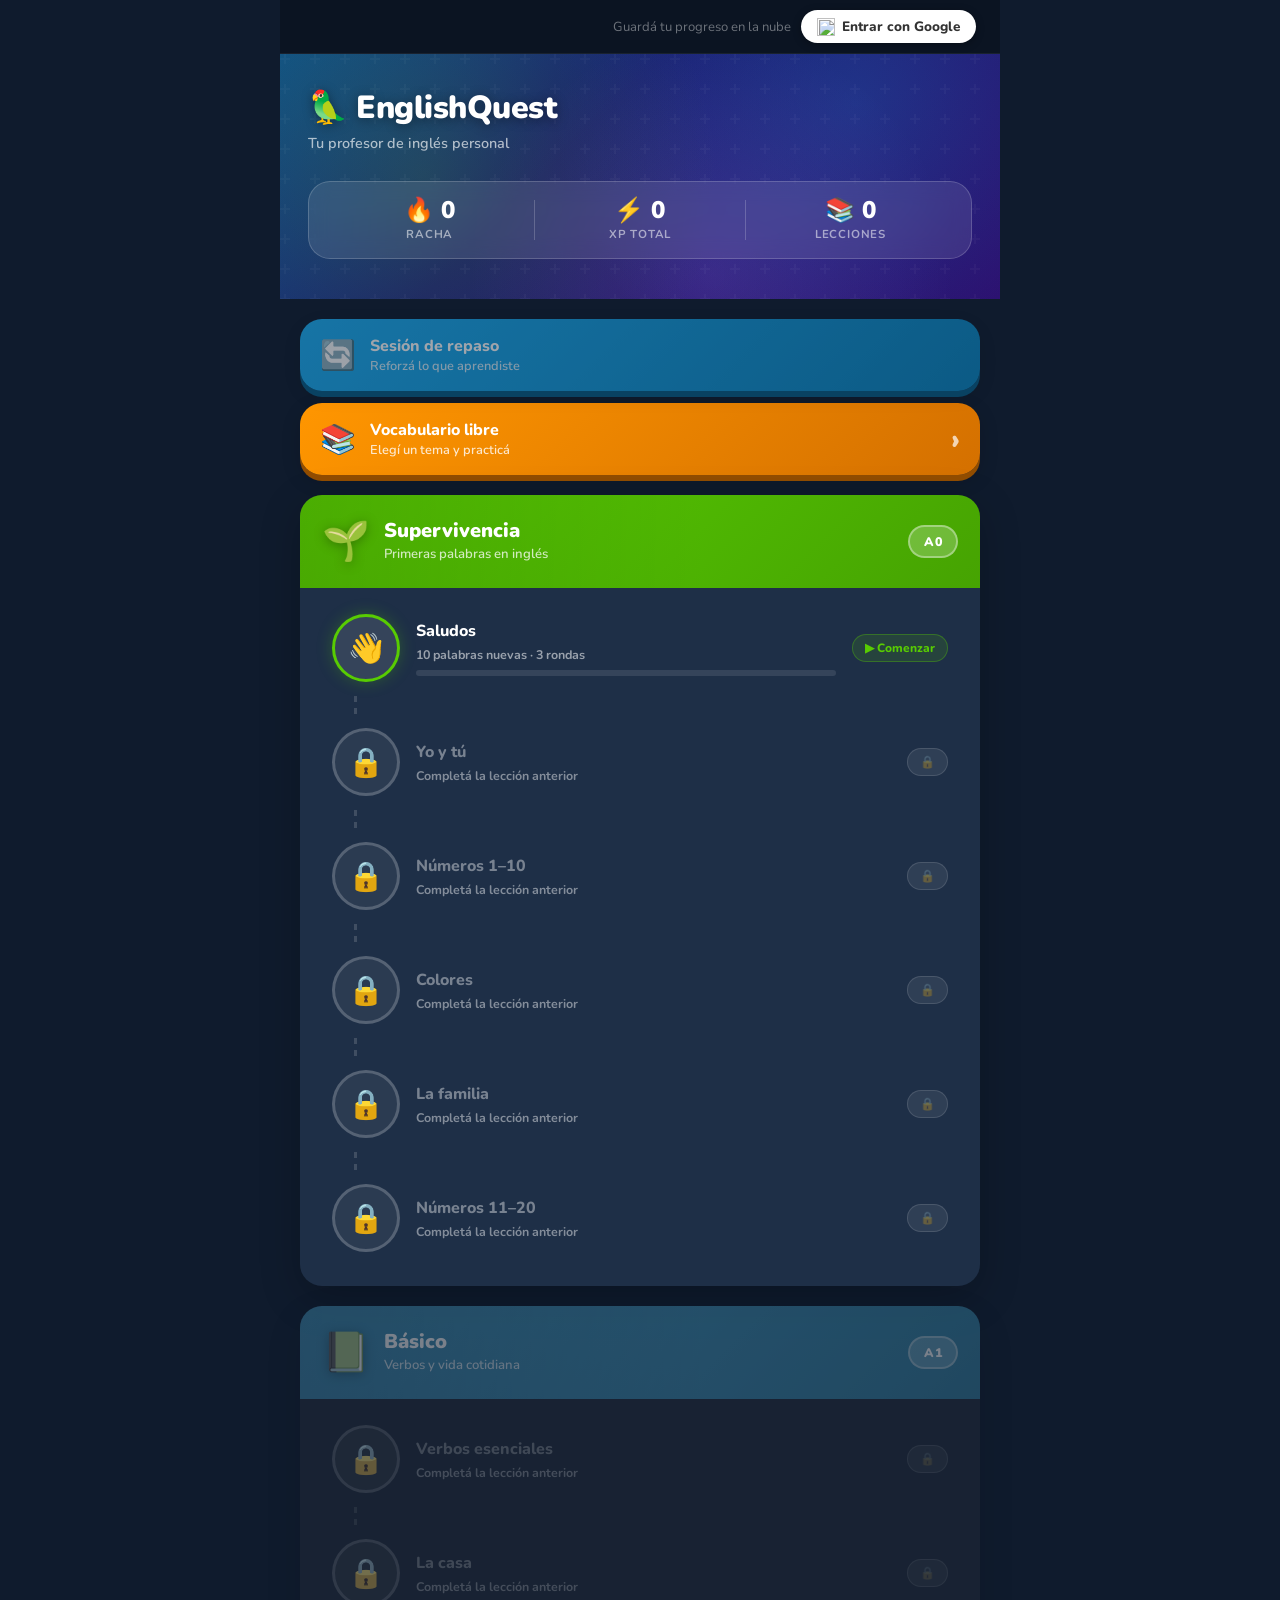
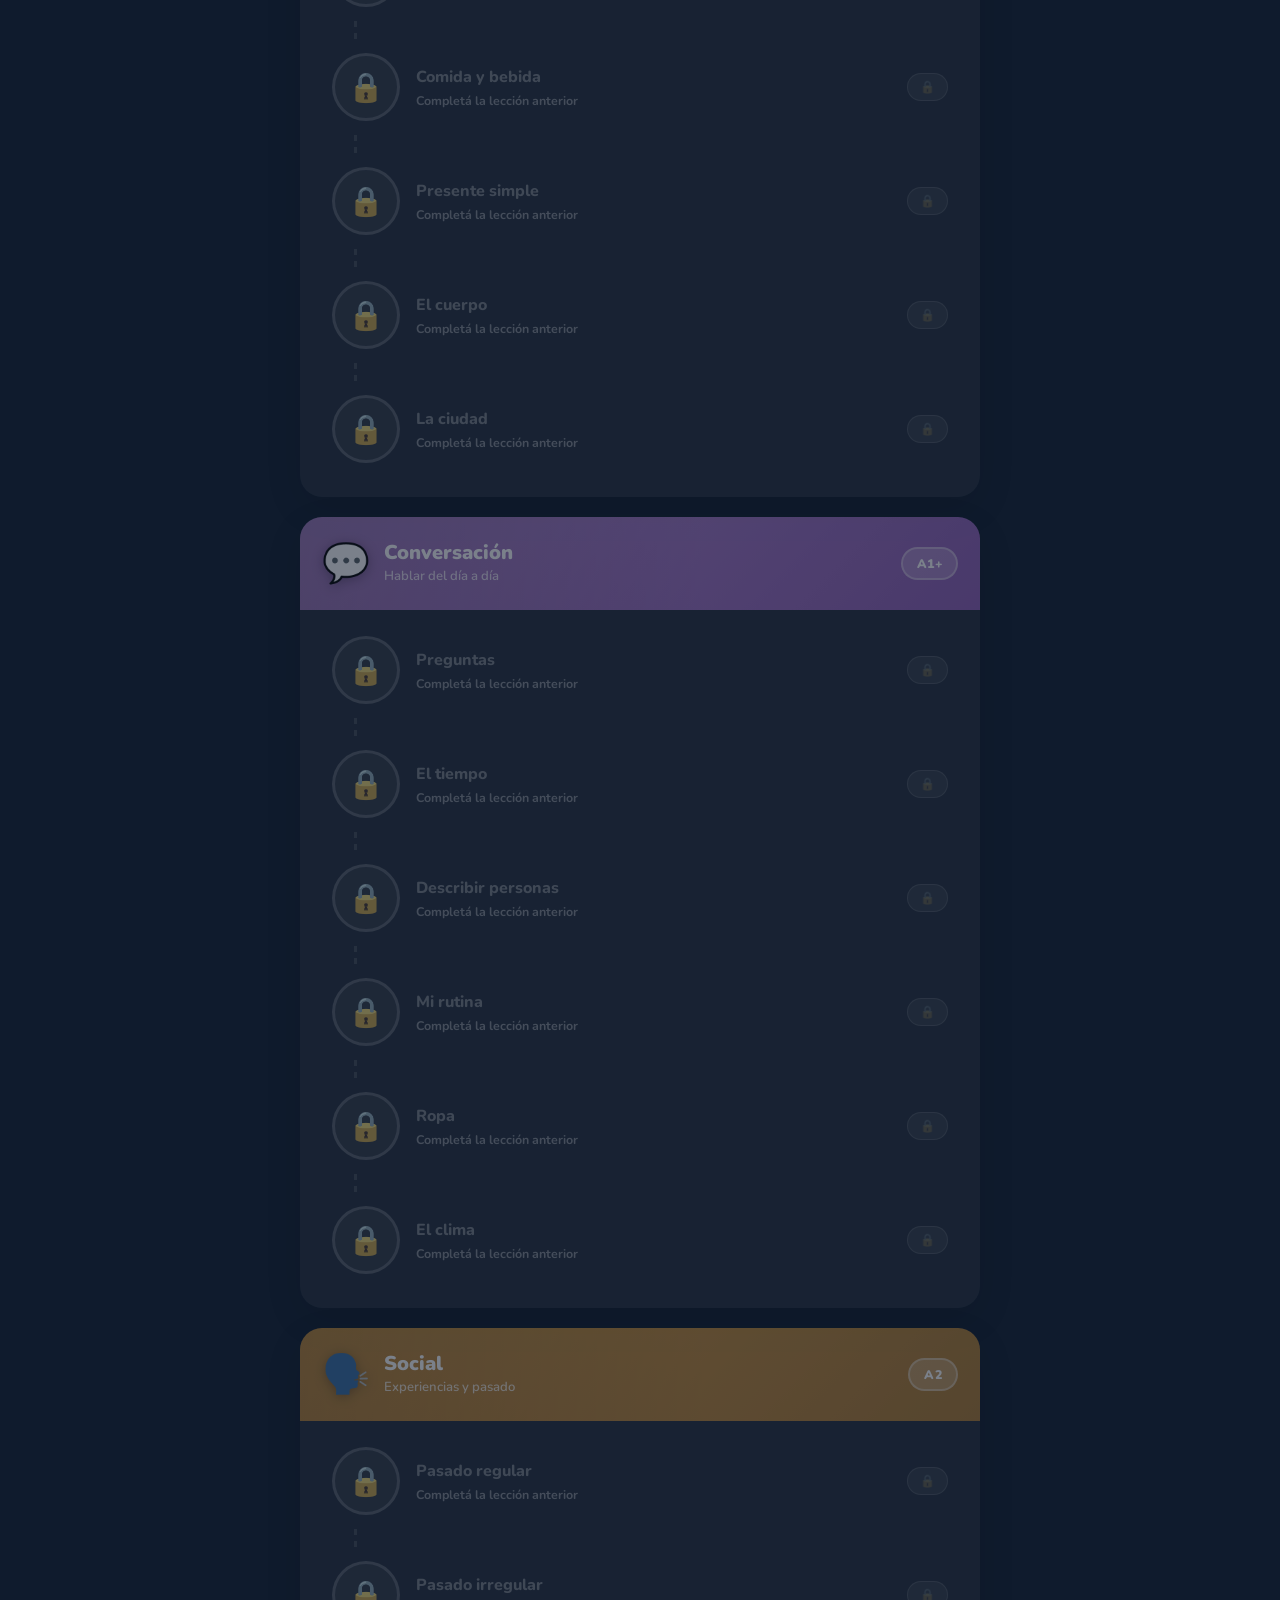
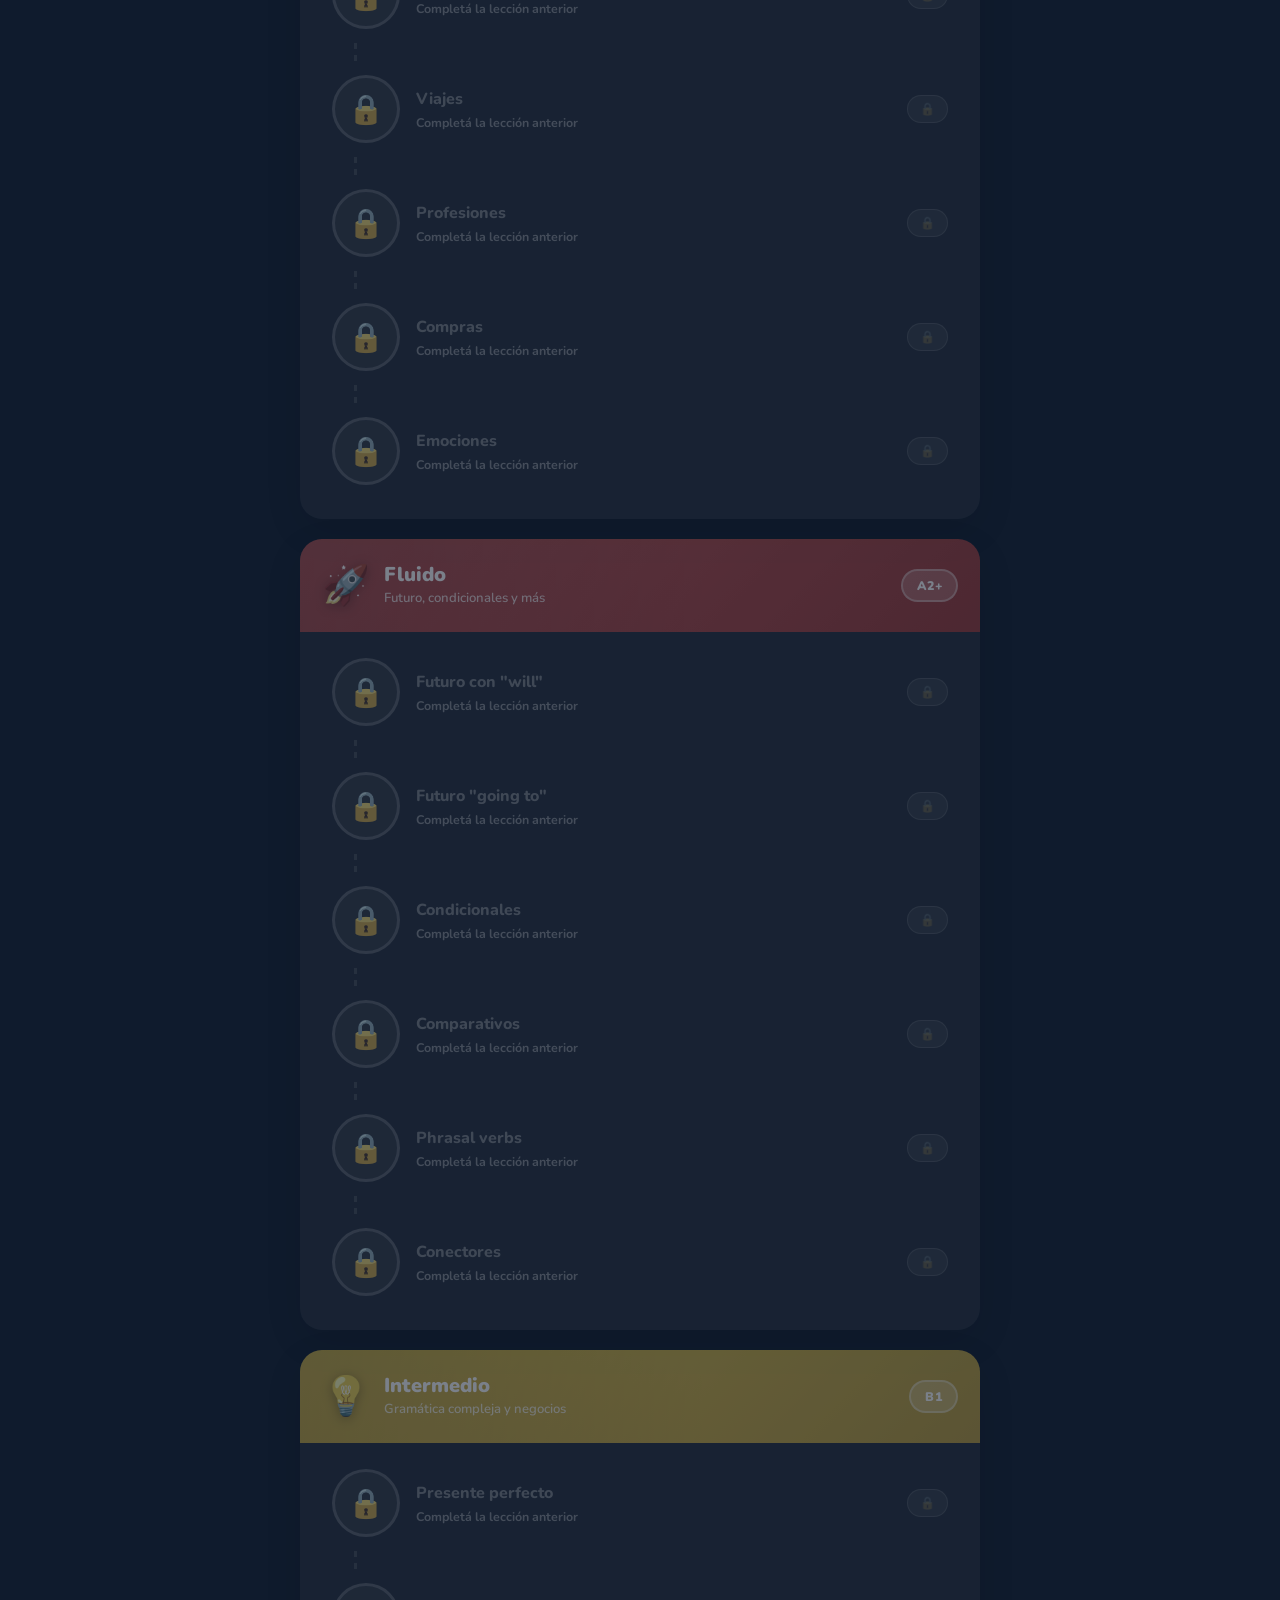
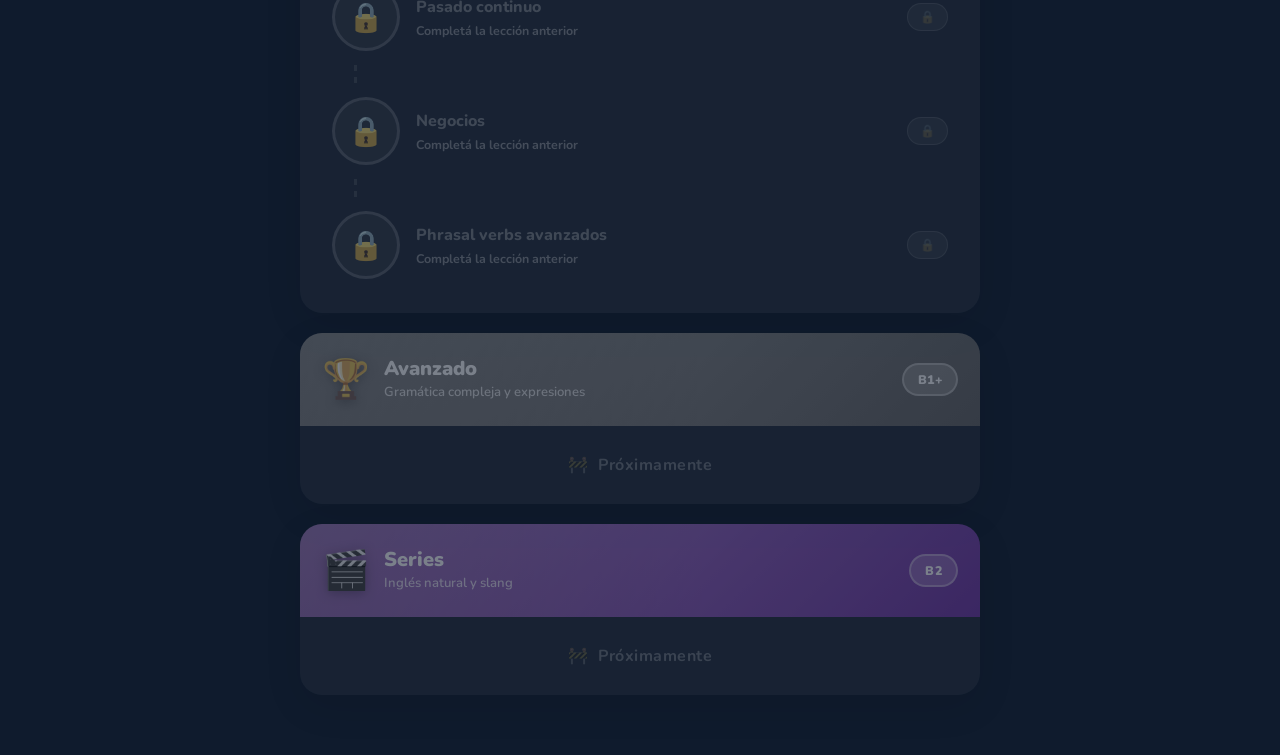
==== commit a2ef7524: "Add Vocabulario Libre section + expand curriculum to 6 levels/34 lessons - New vocabpacks.js: 10 top" ====
--- a/ingles-game/index.html
+++ b/ingles-game/index.html
@@ -43,7 +43,7 @@
     </div>
   </header>
 
-  <!-- Botón repaso -->
+  <!-- Botones de acción -->
   <div class="map-actions">
     <button class="btn-review-big" id="btn-review">
       <span class="review-icon">🔄</span>
@@ -52,6 +52,14 @@
         <small>Reforzá lo que aprendiste</small>
       </div>
       <span class="review-badge" id="review-badge" style="display:none">0</span>
+    </button>
+    <button class="btn-vocab-big" id="btn-vocab-select">
+      <span class="review-icon">📚</span>
+      <div class="review-text">
+        <strong>Vocabulario libre</strong>
+        <small>Elegí un tema y practicá</small>
+      </div>
+      <span class="vocab-arrow">›</span>
     </button>
   </div>
 
@@ -129,12 +137,28 @@
   </div>
 </div>
 
+<!-- ══════════════════════════════════════════
+     PANTALLA  VOCABULARIO LIBRE
+══════════════════════════════════════════ -->
+<div id="screen-vocab-select" class="screen">
+  <div class="vocab-select-topbar">
+    <button class="btn-close-x" id="btn-close-vocab" title="Volver">✕</button>
+    <div class="vocab-select-title">📚 Vocabulario libre</div>
+    <div></div>
+  </div>
+  <div class="vocab-select-body">
+    <p class="vocab-select-sub">Elegí un tema para practicar palabras nuevas</p>
+    <div class="vocab-pack-grid" id="vocab-pack-grid"></div>
+  </div>
+</div>
+
 <!-- Firebase SDK (compat) -->
 <script src="https://www.gstatic.com/firebasejs/10.12.2/firebase-app-compat.js"></script>
 <script src="https://www.gstatic.com/firebasejs/10.12.2/firebase-auth-compat.js"></script>
 <script src="https://www.gstatic.com/firebasejs/10.12.2/firebase-firestore-compat.js"></script>
 
 <script src="curriculum.js"></script>
+<script src="vocabpacks.js"></script>
 <script src="srs.js"></script>
 <script src="exercises.js"></script>
 <script src="firebase.js"></script>
--- a/ingles-game/style.css
+++ b/ingles-game/style.css
@@ -1150,6 +1150,127 @@
 }
 
 /* ═══════════════════════════════════════════════
+   MAP  ─  VOCAB LIBRE BUTTON
+═══════════════════════════════════════════════ */
+.btn-vocab-big {
+  width: 100%;
+  display: flex;
+  align-items: center;
+  gap: 14px;
+  padding: 16px 20px;
+  background: linear-gradient(135deg, #ff9600, #d47000);
+  border: none;
+  border-radius: var(--r-lg);
+  color: #fff;
+  box-shadow: 0 6px 0 #924d00, var(--sh-md);
+  transition: transform .12s, box-shadow .12s;
+  text-align: left;
+  margin-top: 12px;
+}
+.btn-vocab-big:hover  { transform: translateY(-2px); box-shadow: 0 8px 0 #924d00, var(--sh-lg); }
+.btn-vocab-big:active { transform: translateY(3px);  box-shadow: 0 3px 0 #924d00; }
+
+.vocab-arrow {
+  font-size: 1.8rem;
+  opacity: .7;
+  font-weight: 900;
+}
+
+/* ═══════════════════════════════════════════════
+   VOCAB SELECT SCREEN
+═══════════════════════════════════════════════ */
+#screen-vocab-select {
+  max-width: 720px;
+  margin: 0 auto;
+  width: 100%;
+  background: var(--bg);
+  min-height: 100vh;
+}
+
+.vocab-select-topbar {
+  display: flex;
+  align-items: center;
+  justify-content: space-between;
+  padding: 14px 20px;
+  background: rgba(0,0,0,.25);
+  border-bottom: 1px solid rgba(255,255,255,.06);
+  gap: 12px;
+}
+
+.vocab-select-title {
+  font-size: 1.1rem;
+  font-weight: 900;
+  color: #fff;
+  letter-spacing: .3px;
+}
+
+.vocab-select-body {
+  padding: 24px 20px 60px;
+}
+
+.vocab-select-sub {
+  color: rgba(255,255,255,.45);
+  font-size: .9rem;
+  font-weight: 600;
+  margin-bottom: 20px;
+  text-align: center;
+}
+
+.vocab-pack-grid {
+  display: grid;
+  grid-template-columns: repeat(2, 1fr);
+  gap: 14px;
+}
+
+@media (min-width: 480px) {
+  .vocab-pack-grid { grid-template-columns: repeat(3, 1fr); }
+}
+
+.vocab-pack-card {
+  background: var(--card-dark);
+  border: 2px solid rgba(255,255,255,.08);
+  border-radius: var(--r-lg);
+  padding: 20px 16px 18px;
+  display: flex;
+  flex-direction: column;
+  align-items: center;
+  gap: 8px;
+  cursor: pointer;
+  text-align: center;
+  transition: border-color .15s, transform .12s, box-shadow .15s;
+  box-shadow: var(--sh-md);
+  position: relative;
+  overflow: hidden;
+}
+.vocab-pack-card::before {
+  content: '';
+  position: absolute;
+  top: 0; left: 0; right: 0;
+  height: 3px;
+  background: var(--pack-color, #1cb0f6);
+  border-radius: 4px 4px 0 0;
+}
+.vocab-pack-card:hover {
+  border-color: var(--pack-color, #1cb0f6);
+  transform: translateY(-3px);
+  box-shadow: 0 8px 24px rgba(0,0,0,.3), 0 0 0 1px var(--pack-color, #1cb0f6);
+}
+
+.vpc-icon  { font-size: 2.2rem; filter: drop-shadow(0 2px 6px rgba(0,0,0,.4)); }
+.vpc-title { font-size: .95rem; font-weight: 900; color: #fff; line-height: 1.2; }
+.vpc-desc  { font-size: .75rem; font-weight: 600; color: rgba(255,255,255,.4); line-height: 1.4; }
+.vpc-badge {
+  background: color-mix(in srgb, var(--pack-color, #1cb0f6) 20%, transparent);
+  border: 1px solid color-mix(in srgb, var(--pack-color, #1cb0f6) 40%, transparent);
+  color: var(--pack-color, #1cb0f6);
+  font-size: .7rem;
+  font-weight: 800;
+  padding: 3px 10px;
+  border-radius: 20px;
+  margin-top: 4px;
+}
+
+/* ═══════════════════════════════════════════════
    SCROLLBAR
 ═══════════════════════════════════════════════ */
 ::-webkit-scrollbar       { width: 6px; }
